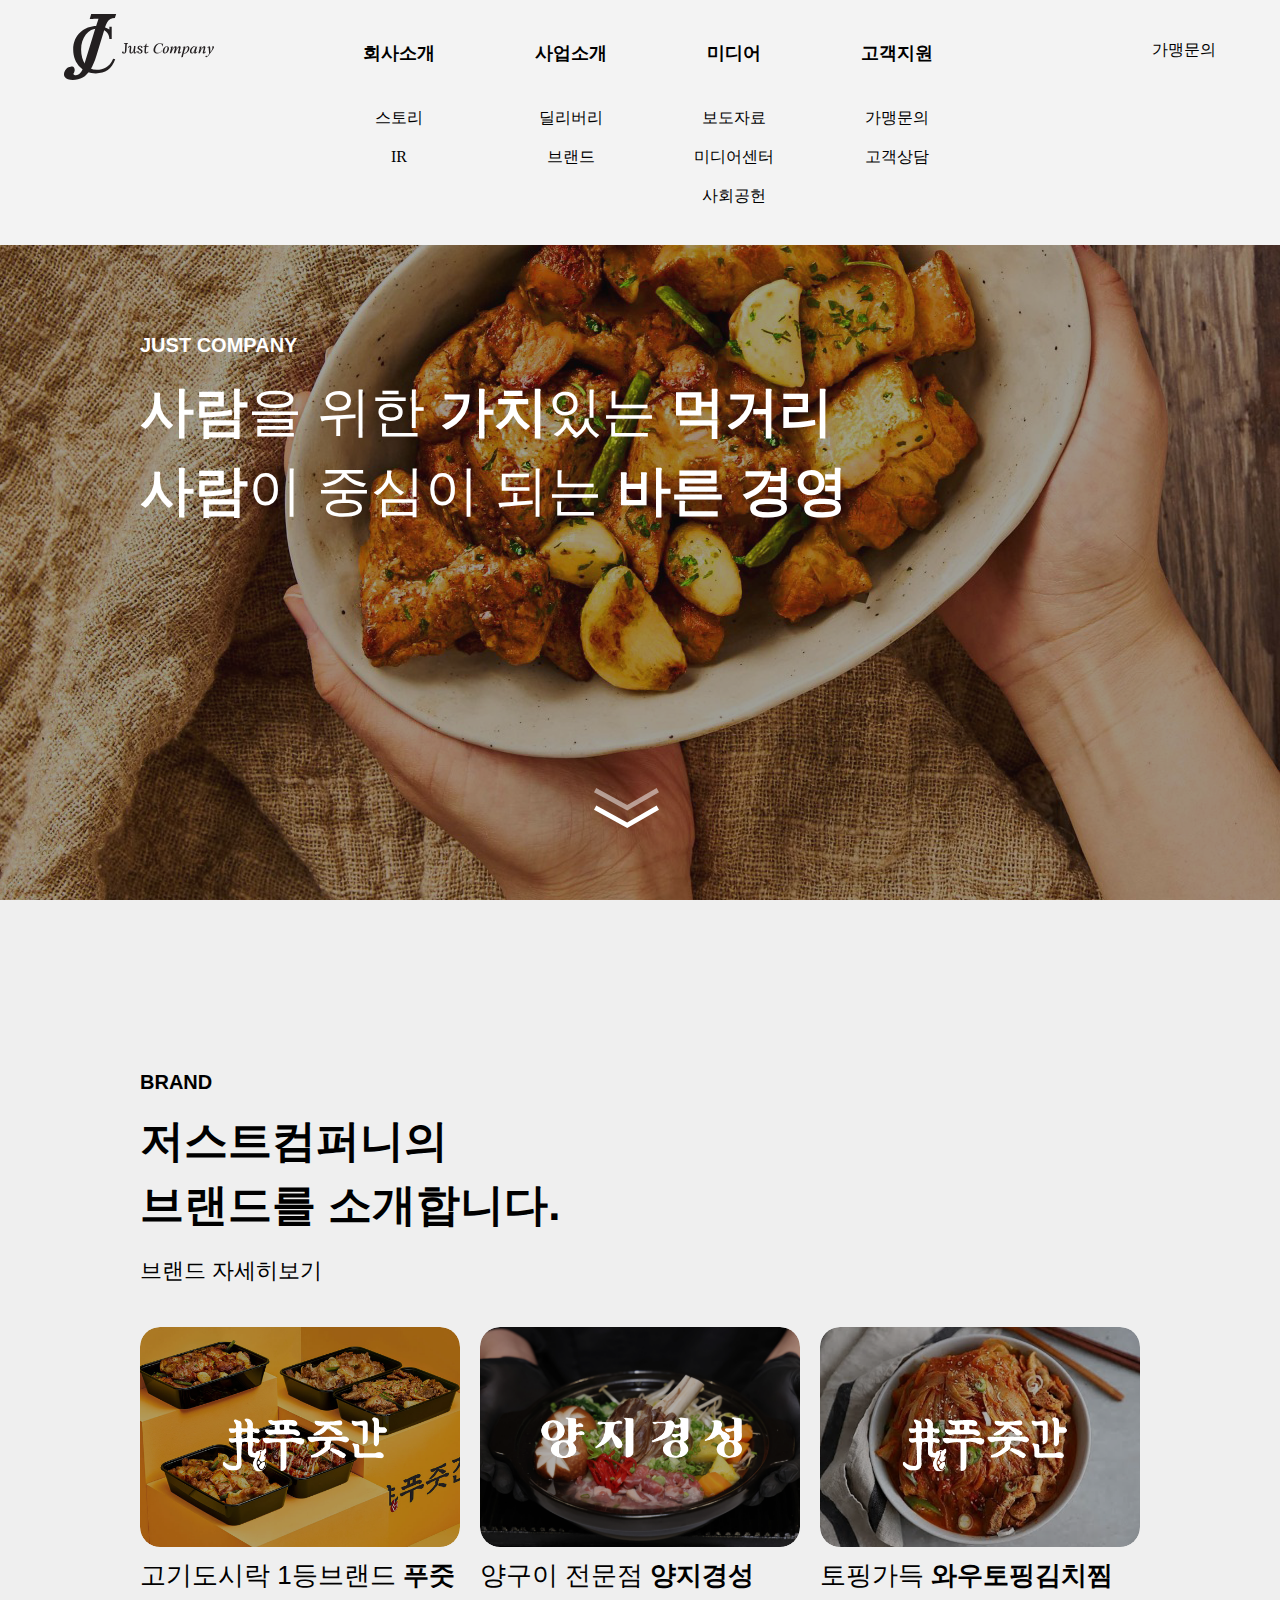
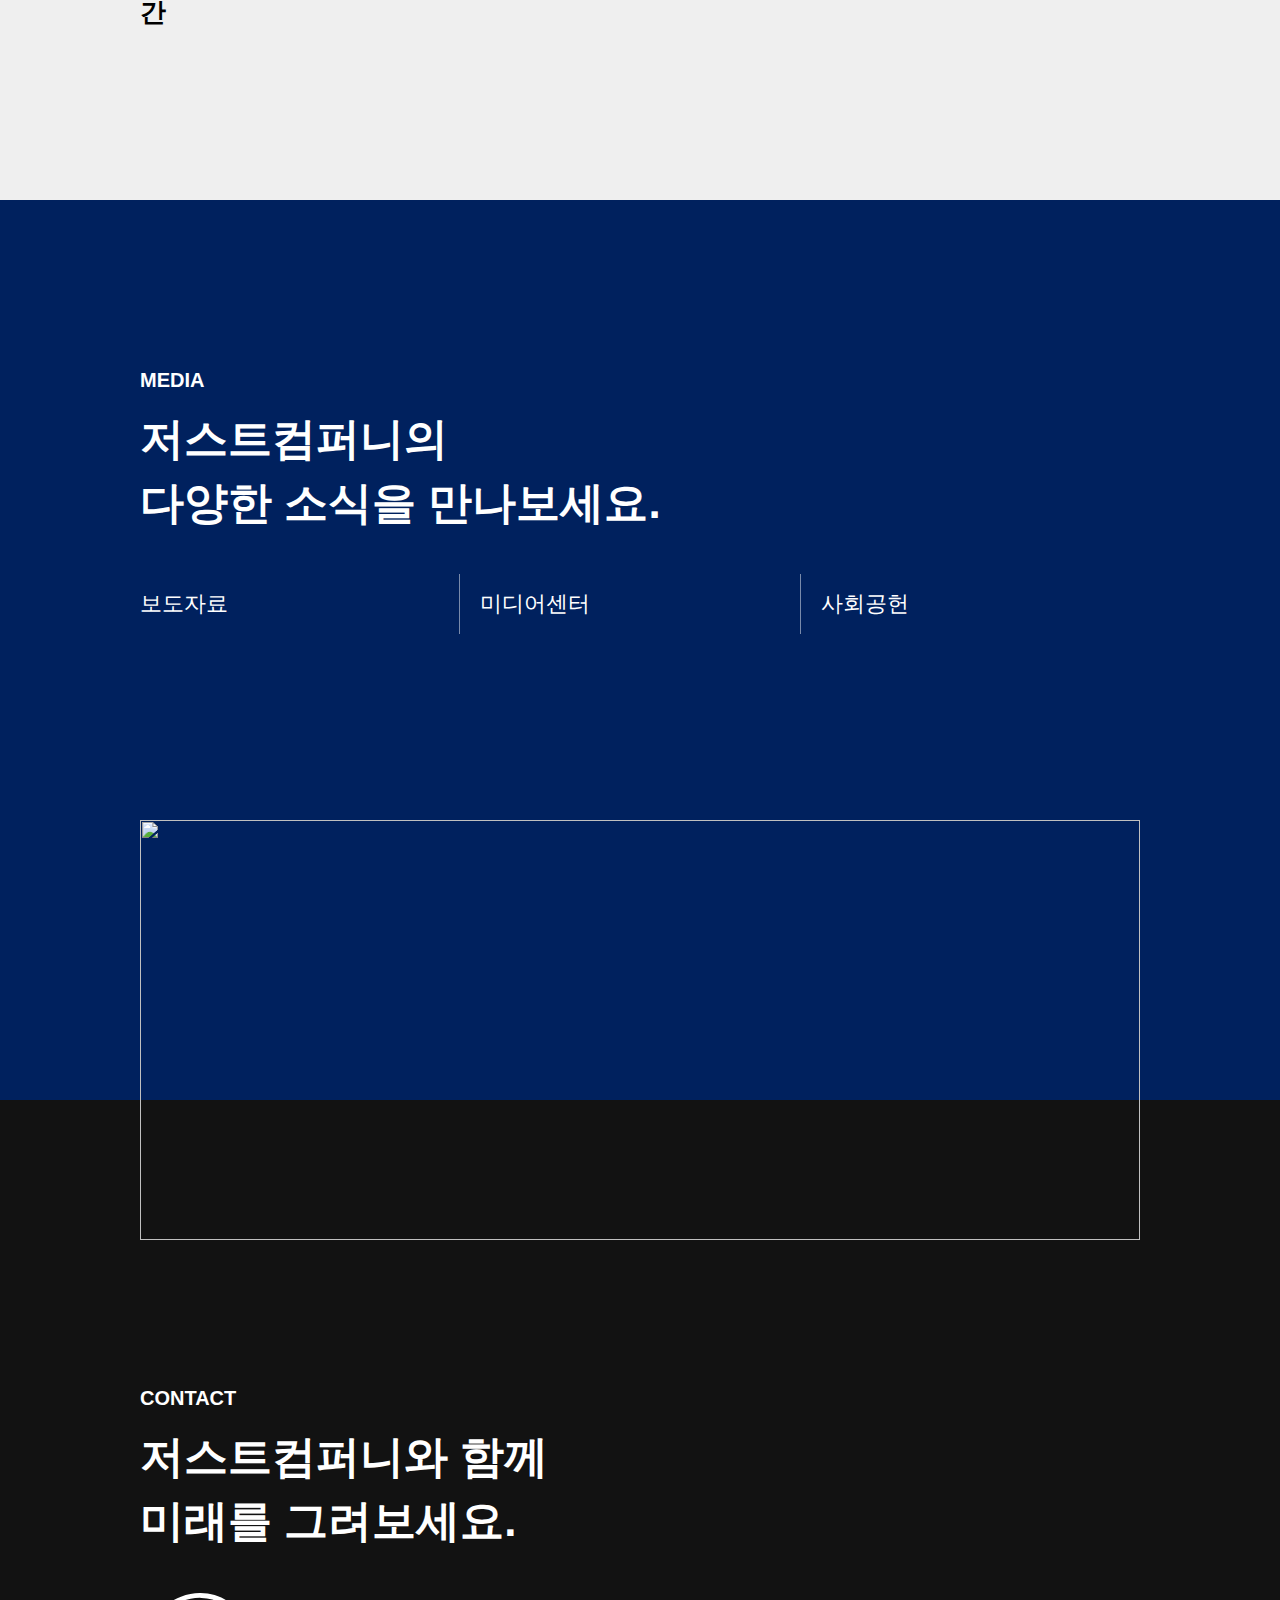
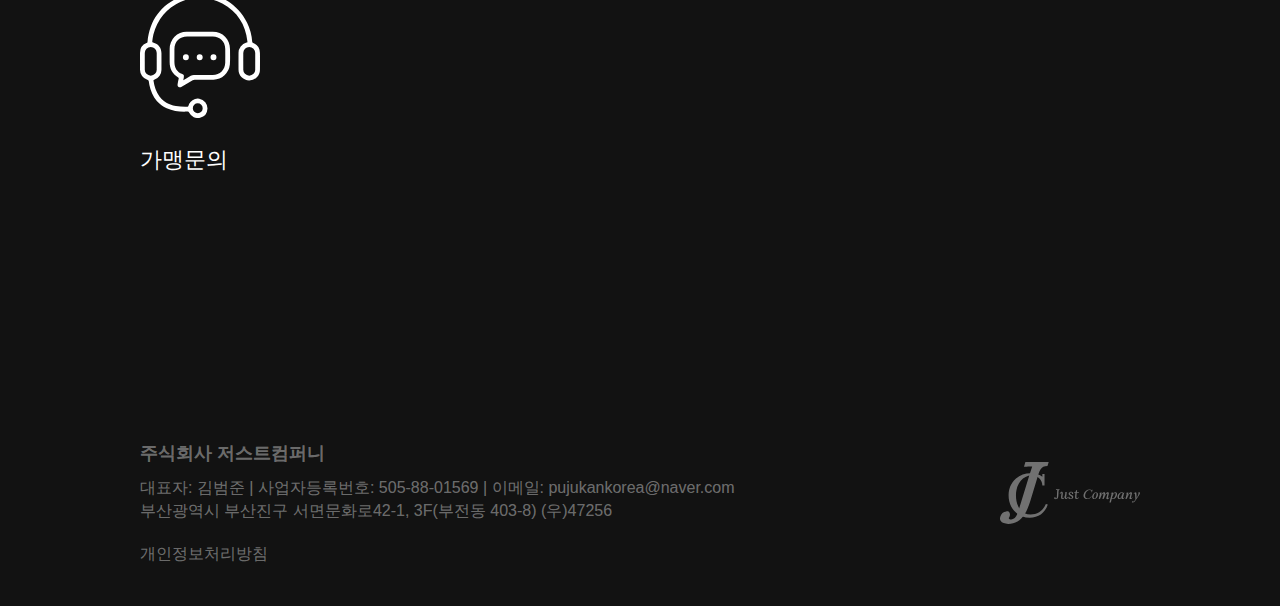
==== index.html @ e8acb415 "update" ====
<!DOCTYPE html>
<html lang="en">
<head>
    <meta charset="UTF-8">
    <meta name="viewport" content="width=device-width, initial-scale=1.0">
    <title>저스트컴퍼니</title>
    <script src="https://unpkg.com/feather-icons"></script>
    <link rel="stylesheet" href="css/styles.css" />
    <link rel="stylesheet" as="style" crossorigin href="https://cdn.jsdelivr.net/gh/orioncactus/pretendard@v1.3.9/dist/web/static/pretendard.min.css" />
</head>
<body class="main">
    <header>
        <div class="header-inner">
        <div class="header-logo">
            <a href="index.html"><img id="header-logo__img" src="src/justcompany-logo_white.svg" alt=""></a>
        </div>
        <ul class="header-gnb">
            <li class="header-1depth">
                <a href="story.html">회사소개<div class="header-dot"></div></a>
                <div class="header-sub">
                    <a href="story.html">스토리</a>
                    <a href="ir.html">IR</a>
                </div>
            </li>
            <li class="header-1depth">
                <a href="delivery.html">사업소개<div class="header-dot"></div></a>
                <div class="header-sub">
                    <a href="delivery.html">딜리버리</a>
                    <a href="brand.html">브랜드</a>
                </div>
            </li>
            <li class="header-1depth">
                <a href="news.html">미디어<div class="header-dot"></div></a>
                <div class="header-sub">
                    <a href="news.html">보도자료</a>
                    <a href="media-center.html">미디어센터</a>
                    <a href="contribution.html">사회공헌</a>
                </div>
            </li>
            <li class="header-1depth">
                <a href="franchise-inquiry.html">고객지원<div class="header-dot"></div></a>
                <div class="header-sub">
                    <a href="franchise-inquiry.html">가맹문의</a>
                    <a href="customer-service.html">고객상담</a>
                </div>
            </li>
        </ul>
        <div class="header-contact">
            <a href="contact.html">가맹문의</a>
        </div>
    </div>
    </header>
    <section class="main-top view-spy">
        <img src="src/scroll-down.svg" alt="">
        <div class="bg">
            <img src="src/common-1.png" alt="">  
         </div>
        <div class="wrap">
            <h2 class="tag">JUST COMPANY</h2>
            <h3><span class="bold">사람</span>을 위한 <span class="bold">가치</span>있는 <span class="bold">먹거리</span><br/>
                <span class="bold">사람</span>이 중심이 되는 <span class="bold">바른 경영</span></h3>
        </div>
    </section>
    <section class="main-brand view-spy">
        <div class="wrap">
            <h2 class="tag">BRAND</h2>
            <h3 class="tag">저스트컴퍼니의 <br/>브랜드를 소개합니다.</h3>
            <a href="brand.html">브랜드 자세히보기&ensp;<i data-feather="arrow-right-circle"></i></a>
            <div class="main-brand__items">
                <li>
                    <div><img src="src/main-brand-1.png" alt=""></div>
                    
                    <span class="">고기도시락 1등브랜드 <span class="bold">푸줏간</span></span>
                </li>
                <li>
                    <div><img src="src/main-brand-2.png" alt=""></div>
                    <span class="">양구이 전문점 <span class="bold">양지경성</span></span>
                </li>
                <li>
                    <div><img src="src/main-brand-3.png" alt=""></div>
                    <span class="">토핑가득 <span class="bold">와우토핑김치찜</span></span>
                </li>
            </div>
        </div>
    </section>
    <section class="main-media view-spy">
        <div class="wrap">
            <h2>MEDIA</h2>
            <h3>저스트컴퍼니의<br/>다양한 소식을 만나보세요.</h3>
            <div class="main-media__items">
                <a>보도자료&ensp;<i data-feather="arrow-right-circle"></i></a>
                <div></div>
                <a>미디어센터&ensp;<i data-feather="arrow-right-circle"></i></a>
                <div></div>
                <a>사회공헌&ensp;<i data-feather="arrow-right-circle"></i></a>
            </div>     
        </div>
        <img src="src/busan-7241479.jpg" alt="">
    </section>
    <section class="main-contact view-spy">
        <div class="wrap">
        <h2>CONTACT</h2>
        <h3>저스트컴퍼니와 함께<br/>미래를 그려보세요.</h3>
        <div><img src="src/main-contact.svg" alt=""><a>가맹문의&ensp;<i data-feather="arrow-right-circle"></i></a></div>
    </div>
    </section>
    
    <footer>
        <div class="wrap">
            
            <div class="footer-text">
                <p class="footer-text__name">주식회사 저스트컴퍼니</p>
                <p>대표자: 김범준 | 사업자등록번호: 505-88-01569 | 이메일: pujukankorea@naver.com <br/>
                    부산광역시 부산진구 서면문화로42-1, 3F(부전동 403-8) (우)47256</p>
                <a href="">개인정보처리방침</a>
            </div>
            <img src="src/justcompany-logo_white.svg" alt="">
        </div>
    </footer>
    <script>
        feather.replace();
    </script>
    <script src="js/header.js"></script>
    <script src="js/motion.js"></script>
</body>
</html>
---- css/styles.css ----
/*reset*/
@import "reset.css";

/*variables*/
@import "variables.css";

/*components*/
@import "components/header.css";
@import "components/footer.css";

/*screens*/
@import "screens/main.css";
@import "screens/story.css";
@import "screens/ir.css";
@import "screens/brand.css";

/*font*/

* {
    font-family: "Pretendard", sans-serif;
    line-height: 1.5;
  }

  body {
    width: 100vw;
    display: flex;
    flex-direction: column;
    align-items: center;
    font-family: "Pretendard", sans-serif;
    line-height: 1.45;
  }
  section {
    display: flex;
    flex-direction: column;
    align-items: center;
    justify-content: center;
    width: 100vw;
    position: relative;
    }
  .bg {
      width: 100vw;
      height: 100%;
      position: absolute;
      top: 0;
      left: 0;
      z-index: -1;
  }
  section .bg img{
    position:absolute;
    width: 100vw;
    height: 100%;
    object-fit: cover;
    top: 0;
    left: 0;
    z-index: -2;
  }
  section .bg div{
    position:absolute;
    width: 100vw;
    height: 100%;
    top: 0;
    left: 0;
    z-index: -1; 
}
  .wrap {
    width: 1000px;
  }
  .bold {
    font-weight: 600;
  }
  h2 {
    font-size: 20px;
    font-weight: 600;
    margin-bottom: 12px;
  }
  h3{
    font-size: 44px;
    font-weight: 700;
    margin-bottom: 40px;
  }
  p {
    font-size: 20px;
    font-weight: 200;
  }
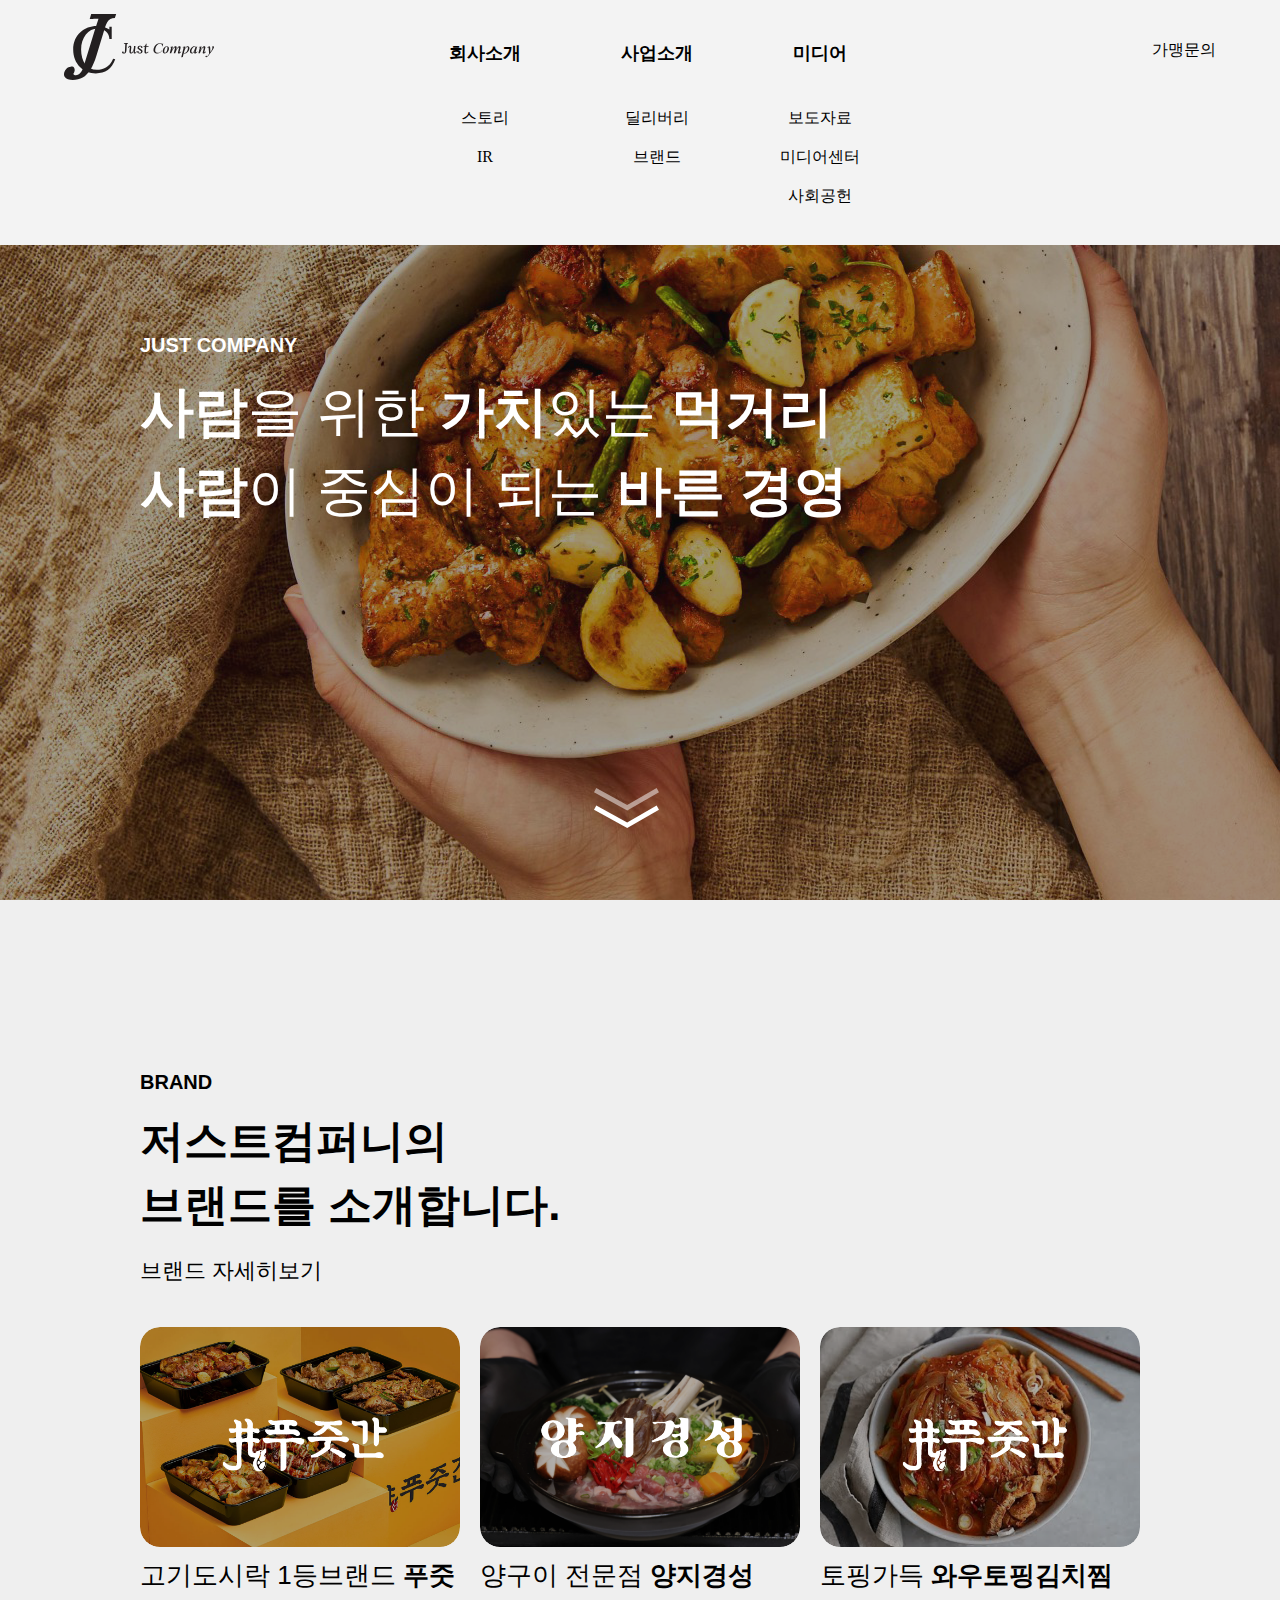
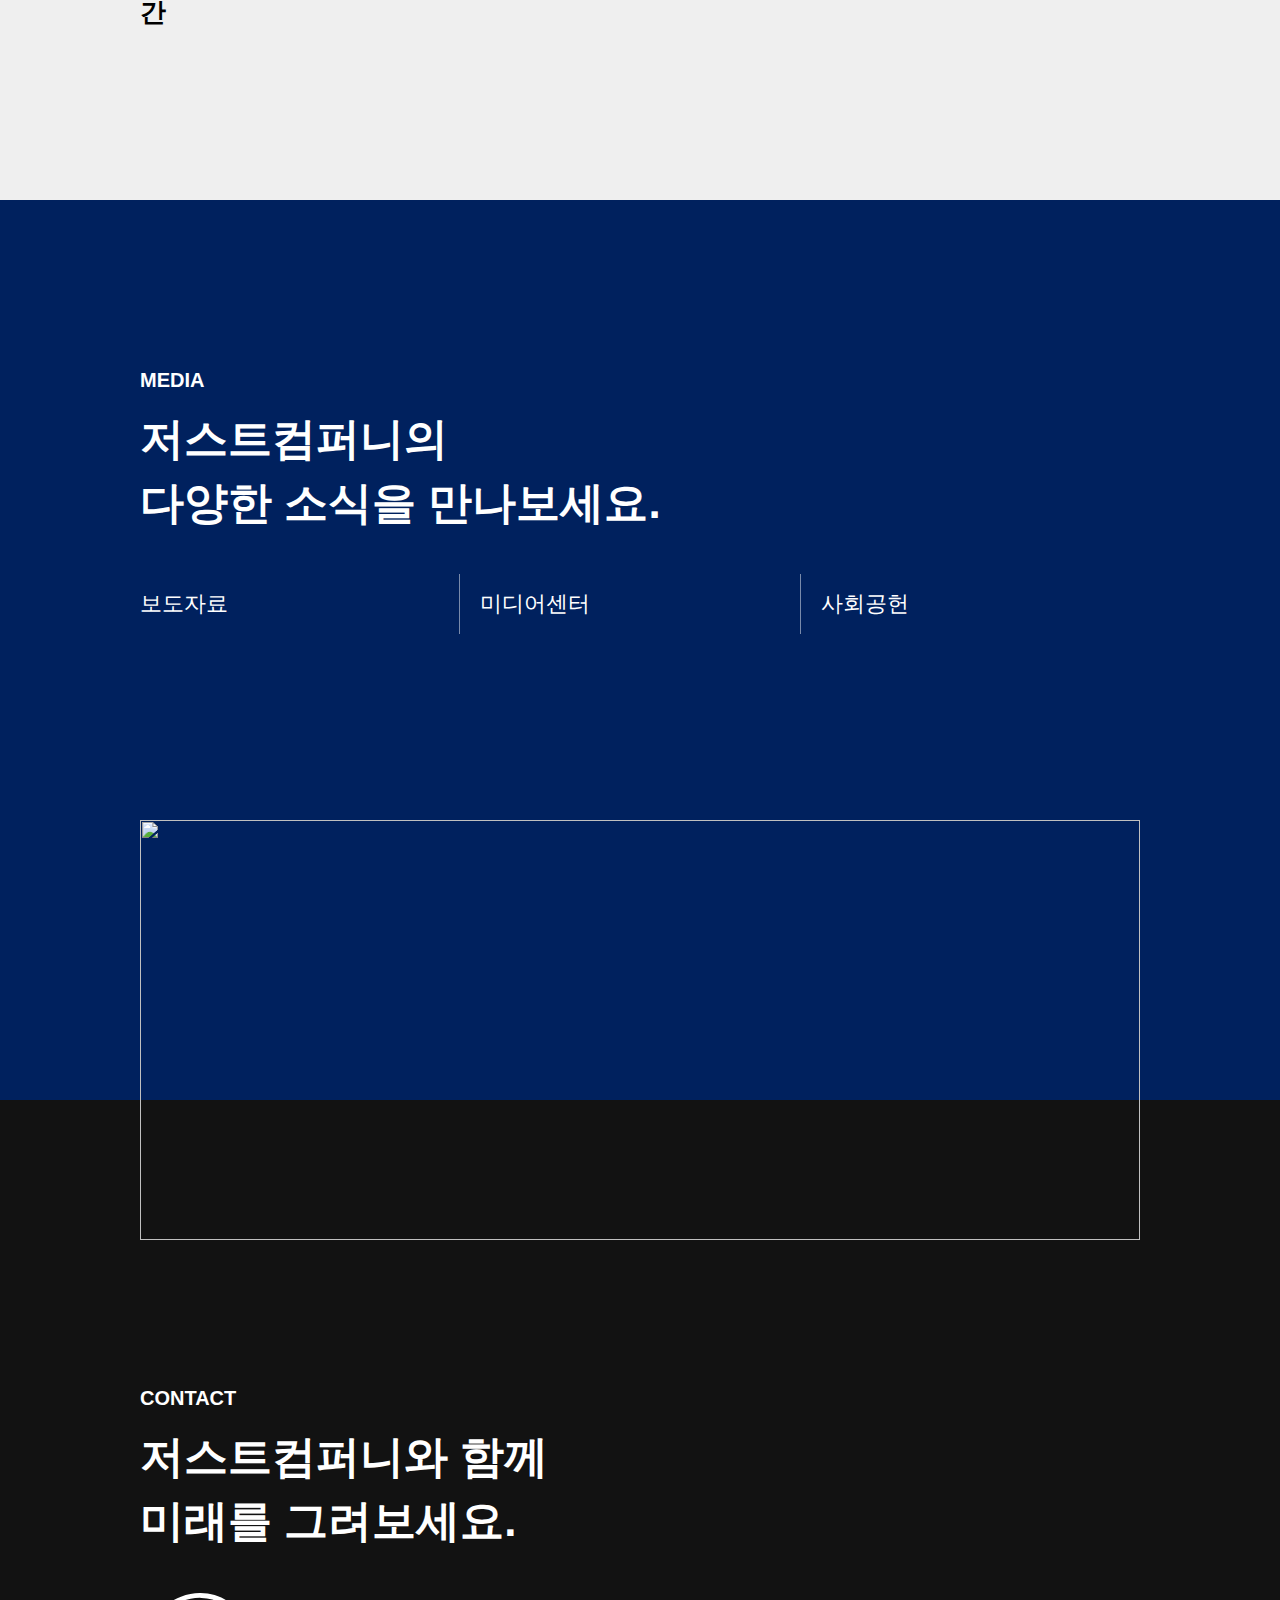
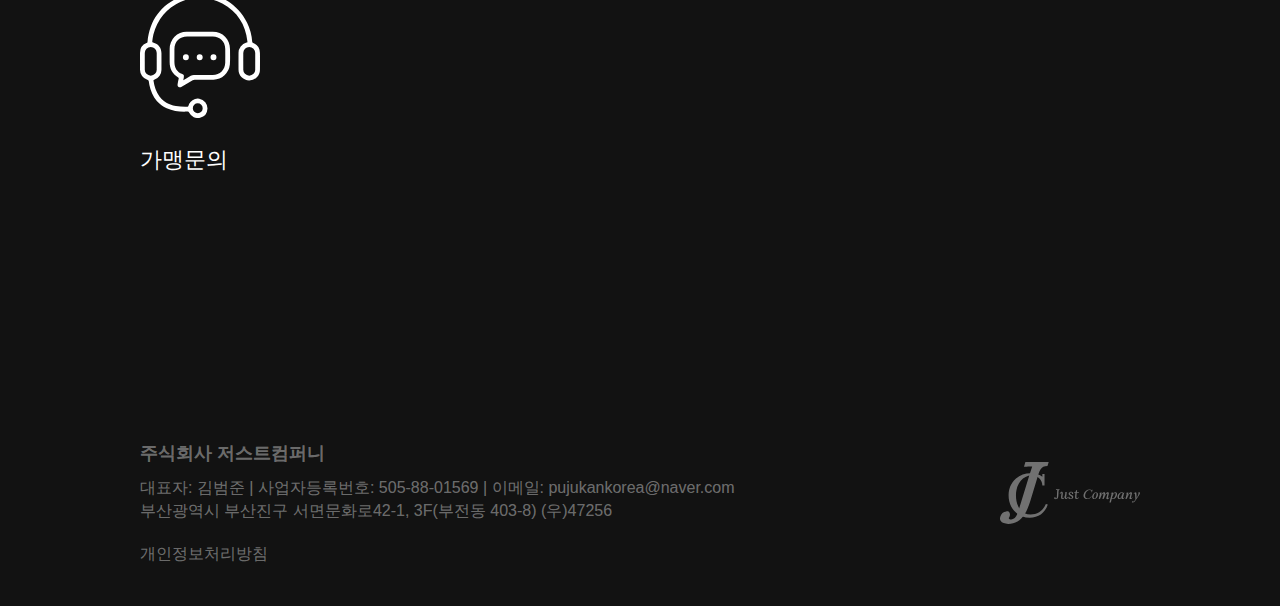
==== commit 703b6883: "update" ====
--- a/index.html
+++ b/index.html
@@ -37,13 +37,13 @@
                     <a href="contribution.html">사회공헌</a>
                 </div>
             </li>
-            <li class="header-1depth">
+            <!--<li class="header-1depth">
                 <a href="franchise-inquiry.html">고객지원<div class="header-dot"></div></a>
                 <div class="header-sub">
                     <a href="franchise-inquiry.html">가맹문의</a>
                     <a href="customer-service.html">고객상담</a>
                 </div>
-            </li>
+            </li>-->
         </ul>
         <div class="header-contact">
             <a href="contact.html">가맹문의</a>
